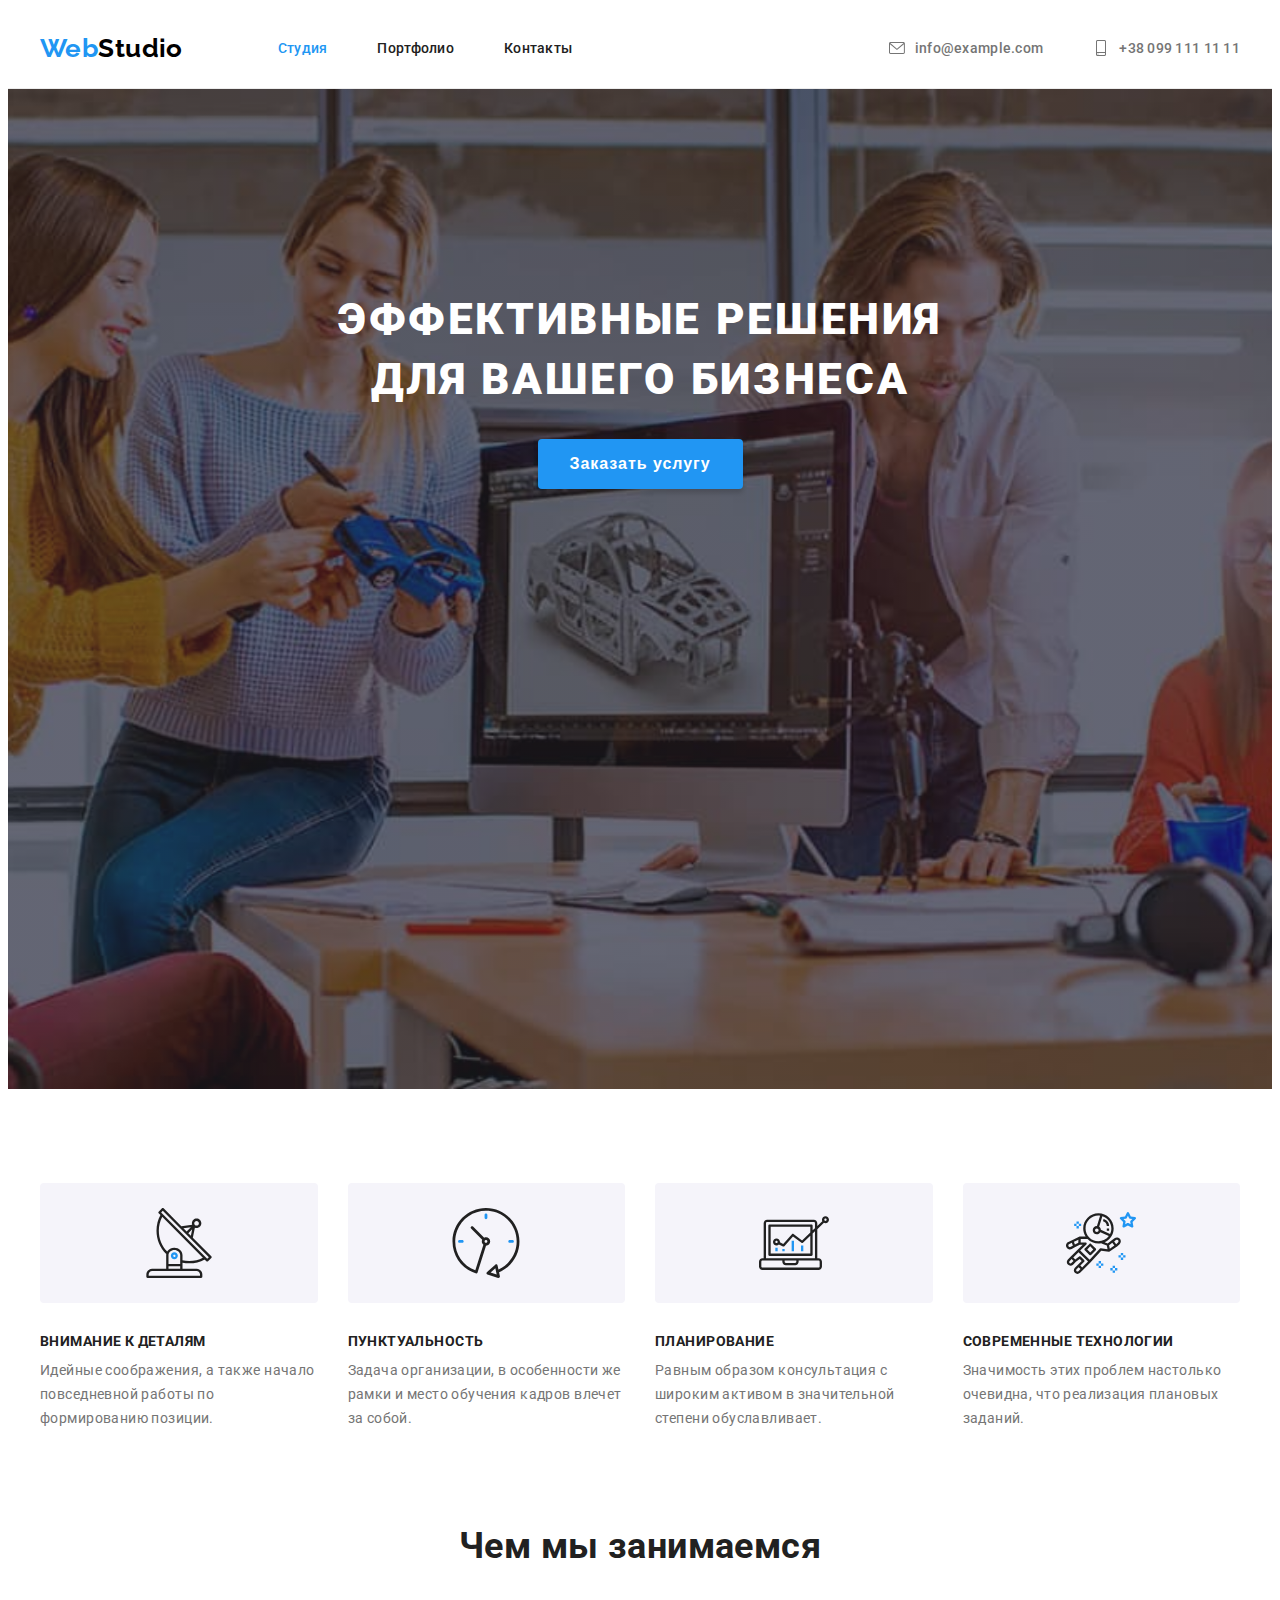
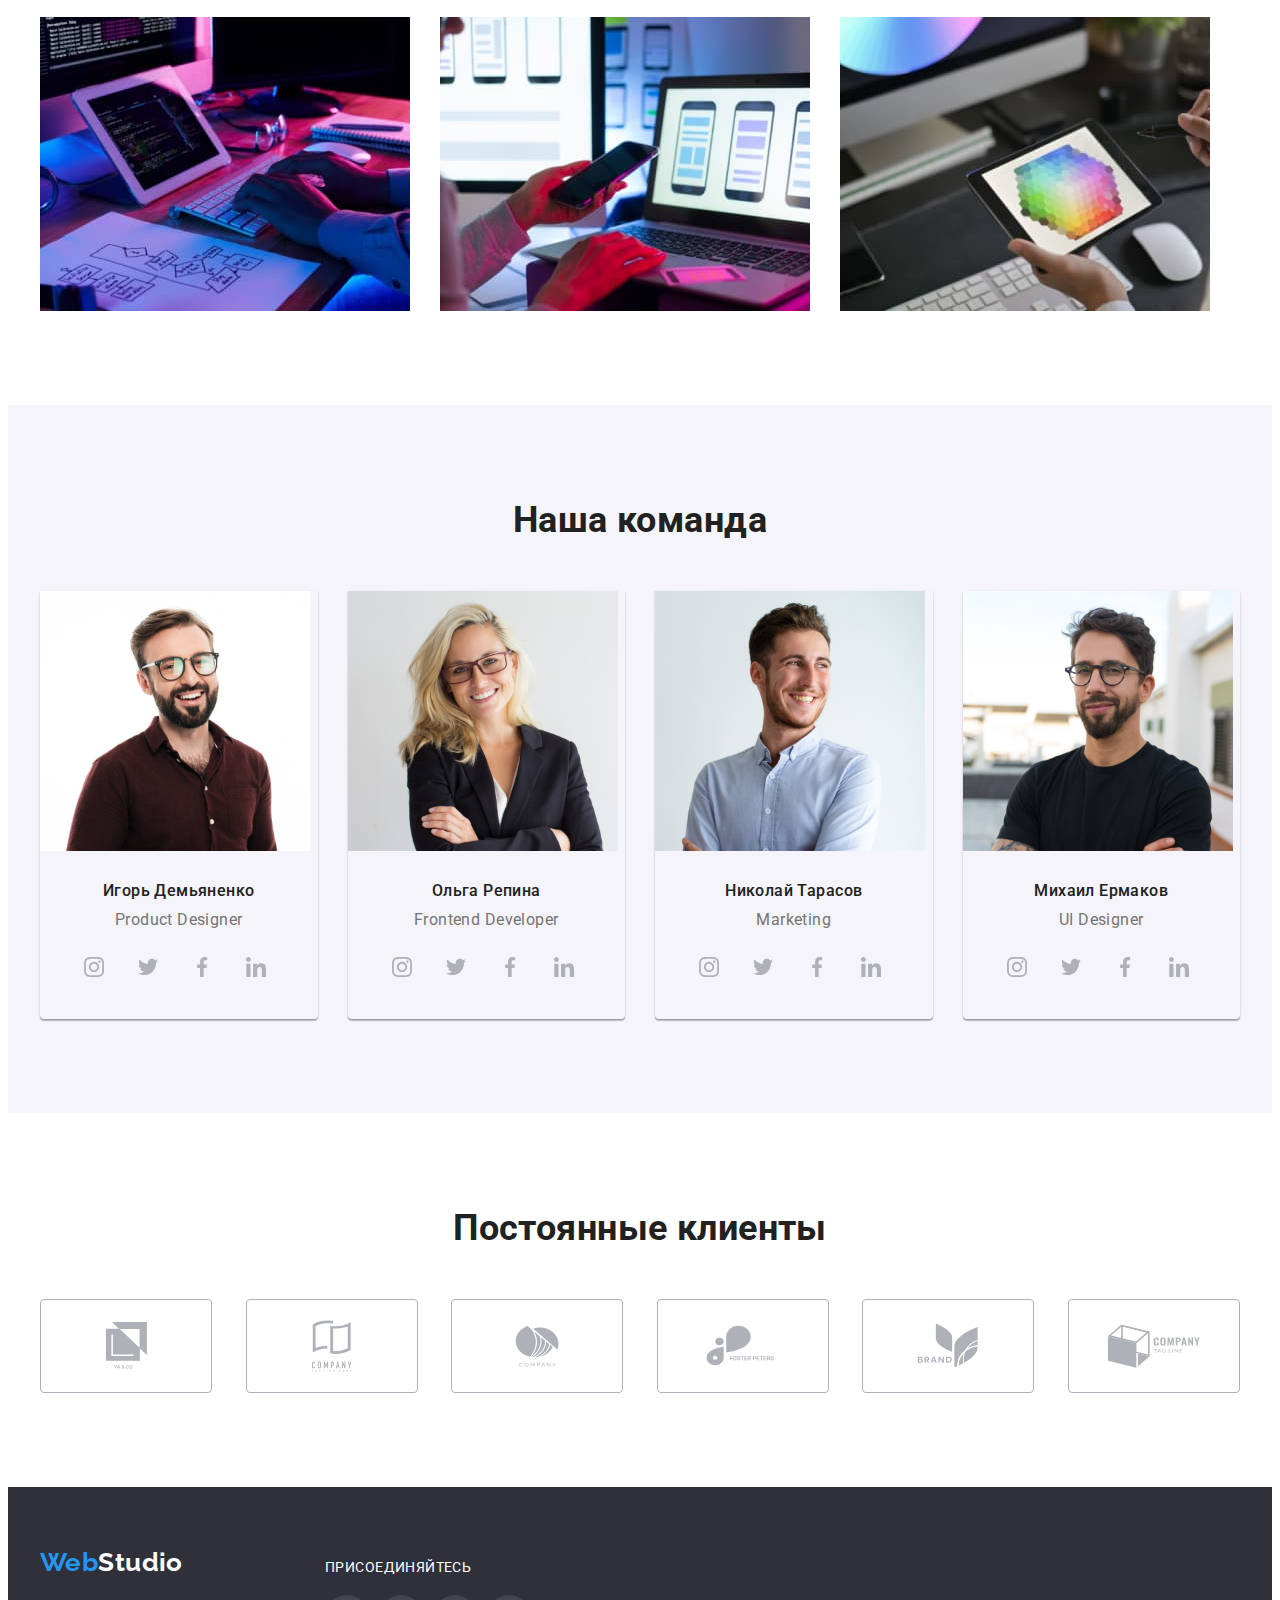
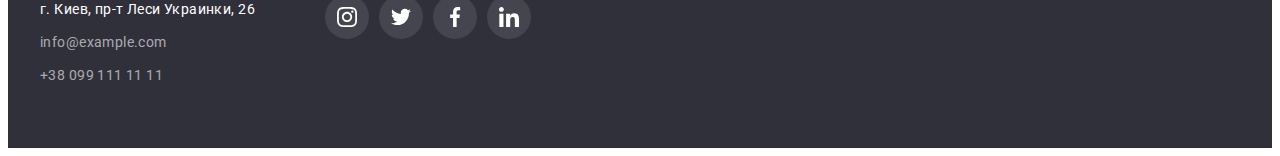
==== index.html @ d7b5252b "Initial commit" ====
<!DOCTYPE html>
<html lang="ru">
  <head>
    <meta charset="UTF-8" />
    <meta http-equiv="X-UA-Compatible" content="IE=edge" />
    <meta name="viewport" content="width=device-width, initial-scale=1.0" />
    <!-- Fonts -->
    <link rel="preconnect" href="https://fonts.googleapis.com" />
    <link rel="preconnect" href="https://fonts.gstatic.com" crossorigin />
    <link
      href="https://fonts.googleapis.com/css2?family=Raleway:wght@700&family=Roboto:wght@400;500;700;900&display=swap"
      rel="stylesheet"
    />
    <!-- Nomalize -->
    <!-- <link rel="stylesheet" type="text/css" href="./css/normalize.css" /> -->
    <link
      rel="stylesheet"
      href="https://cdnjs.cloudflare.com/ajax/libs/modern-normalize/1.1.0/modern-normalize.min.css"
      integrity="sha512-wpPYUAdjBVSE4KJnH1VR1HeZfpl1ub8YT/NKx4PuQ5NmX2tKuGu6U/JRp5y+Y8XG2tV+wKQpNHVUX03MfMFn9Q=="
      crossorigin="anonymous"
      referrerpolicy="no-referrer"
    />
    <!-- Styles -->
    <link rel="stylesheet" type="text/css" href="./css/styles.css" />
    <title>WebStudio</title>
  </head>

  <body>
    <header class="header">
      <div class="container">
        <nav class="navigation">
          <a href="./" class="link logo">
            Web<span class="logo-accent">Studio</span>
          </a>
          <ul class="list">
            <li class="item-header current">
              <a href="./" class="link"> Студия</a>
            </li>
            <li class="item-header">
              <a href="./portfolio.html" class="link">Портфолио</a>
            </li>
            <li class="item-header"><a href="#" class="link">Контакты</a></li>
          </ul>
        </nav>
        <ul class="list contact">
          <li class="item-header contact">
            <a href="mailto:info@example.com" class="link">
              <svg class="link-icon" width="16" height="16">
                <use href="./images/sprite.svg#envelope" />
              </svg>
              info@example.com</a
            >
          </li>
          <li class="item-header contact">
            <a href="tel:+380991111111" class="link">
              <svg class="link-icon" width="16" height="16">
                <use href="./images/sprite.svg#smartphone" />
              </svg>
              +38 099 111 11 11</a
            >
          </li>
        </ul>
      </div>
    </header>
    <main>
      <section class="section primary">
        <h1 class="main-title">
          Эффективные решения <br />
          для вашего бизнеса
        </h1>
        <button type="button" class="button main-button">
          Заказать услугу
        </button>
      </section>
      <section class="section our-edge">
        <div class="container">
          <h2 class="title visually-hidden">Наши преимущества</h2>
          <ul class="list our-edge">
            <li class="our-edge-item">
              <div class="icon-thumb">
                <svg class="icon" width="70" height="70">
                  <use href="./images/sprite.svg#antenna">
                </svg>
              </div>
              <h3 class="our-edge-title">Внимание к деталям</h3>
              <p class="our-edge-description">
                Идейные соображения, а также начало повседневной работы по
                формированию позиции.
              </p>
            </li>
            <li class="our-edge-item">
              <div class="icon-thumb">
                <svg class="icon" width="70" height="70">
                  <use href="./images/sprite.svg#clock">
                </svg>
              </div>
              <h3 class="our-edge-title">Пунктуальность</h3>
              <p class="our-edge-description">
                Задача организации, в особенности же рамки и место обучения
                кадров влечет за собой.
              </p>
            </li>
            <li class="our-edge-item">
              <div class="icon-thumb">
                <svg class="icon" width="70" height="70">
                  <use href="./images/sprite.svg#diagram">
                </svg>
              </div>
              <h3 class="our-edge-title">Планирование</h3>
              <p class="our-edge-description">
                Равным образом консультация с широким активом в значительной
                степени обуславливает.
              </p>
            </li>
            <li class="our-edge-item">
              <div class="icon-thumb">
                <svg class="icon" width="70" height="70">
                  <use href="./images/sprite.svg#astronaut">
                </svg>
              </div> 
              <h3 class="our-edge-title">Современные технологии</h3>
              <p class="our-edge-description">
                Значимость этих проблем настолько очевидна, что реализация
                плановых заданий.
              </p>
            </li>
          </ul>
        </div>
      </section>
      <section class="section whot-do">
        <div class="container">
          <h2 class="title">Чем мы занимаемся</h2>
          <ul class="list whot-do-items">
            <li class="whot-do-item">
              <img
                src="./images//whot-do/box_1.jpg"
                alt="Изображение работаюшего программиста"
                width="370"
              />
            </li>
            <li class="whot-do-item">
              <img
                src="./images//whot-do/box_2.jpg"
                alt="Изображение работающего UI/UX"
                width="370"
              />
            </li>
            <li class="whot-do-item">
              <img
                src="./images//whot-do/box_3.jpg"
                alt="Изображение работаюшего тестировщика"
                width="370"
              />
            </li>
          </ul>
        </div>
      </section>
      <section class="section our-team">
        <div class="container">
          <h2 class="title">Наша команда</h2>
          <ul class="list our-team-items">
            <li class="our-team-item">
              <img
                src="./images/team/team_img_1.jpg"
                alt="Фотография специалиста Игоря Демьяненко"
                width="270"
              />
              <div class="our-team-description">
                <h3 class="our-team-title">Игорь Демьяненко</h3>
                <p lang="en" class="our-team-position">Product Designer</p>
                <ul class="list contact-social-items">
                  <li class="contact-social-item">
                    <a
                      class="social-link"
                      href="https://www.instagram.com"
                      target="_blank"
                      rel="noopener noreferrer"
                    >
                      <svg class="icon-social" width="20" height="20">
                        <use href="./images/sprite.svg#instagram">
                      </svg>
                    </a>
                  </li>
                  <li class="contact-social-item">
                    <a
                      class="social-link"
                      href="https://twitter.com"
                      target="_blank"
                      rel="noopener noreferrer"
                    >
                      <svg class="icon-social" width="20" height="20">
                        <use href="./images/sprite.svg#twitter">
                      </svg>
                    </a>
                  </li>
                  <li class="contact-social-item">
                    <a
                      class="social-link"
                      href="https://www.facebook.com"
                      target="_blank"
                      rel="noopener noreferrer"
                    >
                      <svg class="icon-social" width="20" height="20">
                        <use href="./images/sprite.svg#facebook">
                      </svg>
                    </a>
                  </li>
                  <li class="contact-social-item">
                    <a
                      class="social-link"
                      href="https://www.linkedin.com"
                      target="_blank"
                      rel="noopener noreferrer"
                    >
                      <svg class="icon-social" width="20" height="20">
                        <use href="./images/sprite.svg#linkedin">
                      </svg>
                    </a>
                  </li>
                </ul>
              </div>
            </li>
            <li class="our-team-item">
              <img
                src="./images/team/team_img_2.jpg"
                alt="Фотография специалиста Ольги Репиной"
                width="270"
              />
              <div class="our-team-description">
                <h3 class="our-team-title">Ольга Репина</h3>
                <p lang="en" class="our-team-position">Frontend Developer</p>
                <ul class="list contact-social-items">
                  <li class="contact-social-item">
                    <a
                      class="social-link"
                      clas="social-item-icon"
                      href="https://www.instagram.com"
                      target="_blank"
                      rel="noopener noreferrer"
                    >
                      <svg class="icon-social" width="20" height="20">
                        <use href="./images/sprite.svg#instagram">
                      </svg>
                    </a>
                  </li>
                  <li class="contact-social-item">
                    <a
                      class="social-link"
                      href="https://twitter.com"
                      target="_blank"
                      rel="noopener noreferrer"
                    >
                      <svg class="icon-social" width="20" height="20">
                        <use href="./images/sprite.svg#twitter">
                      </svg>
                    </a>
                  </li>
                  <li class="contact-social-item">
                    <a
                      class="social-link"
                      href="https://www.facebook.com"
                      target="_blank"
                      rel="noopener noreferrer"
                    >
                      <svg class="icon-social" width="20" height="20">
                        <use href="./images/sprite.svg#facebook">
                      </svg>
                    </a>
                  </li>
                  <li class="contact-social-item">
                    <a
                      class="social-link"
                      href="https://www.linkedin.com"
                      target="_blank"
                      rel="noopener noreferrer"
                    >
                      <svg class="icon-social" width="20" height="20">
                        <use href="./images/sprite.svg#linkedin">
                      </svg>
                    </a>
                  </li>
                </ul>
              </div>
            </li>
            <li class="our-team-item">
              <img
                src="./images/team/team_img_3.jpg"
                alt="Фотография специалиста Николая Тарасова"
                width="270"
              />
              <div class="our-team-description">
                <h3 class="our-team-title">Николай Тарасов</h3>
                <p lang="en" class="our-team-position">Marketing</p>
                <ul class="list contact-social-items">
                  <li class="contact-social-item">
                    <a
                      class="social-link"
                      href="https://www.instagram.com"
                      target="_blank"
                      rel="noopener noreferrer"
                    >
                      <svg class="icon-social" width="20" height="20">
                        <use href="./images/sprite.svg#instagram">
                      </svg>
                    </a>
                  </li>
                  <li class="contact-social-item">
                    <a
                      class="social-link"
                      href="https://twitter.com"
                      target="_blank"
                      rel="noopener noreferrer"
                    >
                      <svg class="icon-social" width="20" height="20">
                        <use href="./images/sprite.svg#twitter">
                      </svg>
                    </a>
                  </li>
                  <li class="contact-social-item">
                    <a
                      class="social-link"
                      href="https://www.facebook.com"
                      target="_blank"
                      rel="noopener noreferrer"
                    >
                      <svg class="icon-social" width="20" height="20">
                        <use href="./images/sprite.svg#facebook">
                      </svg>
                    </a>
                  </li>
                  <li class="contact-social-item">
                    <a
                      class="social-link"
                      href="https://www.linkedin.com"
                      target="_blank"
                      rel="noopener noreferrer"
                    >
                      <svg class="icon-social" width="20" height="20">
                        <use href="./images/sprite.svg#linkedin">
                      </svg>
                    </a>
                  </li>
                </ul>
              </div>
            </li>
            <li class="our-team-item">
              <img
                src="./images/team/team_img_4.jpg"
                alt="Фотография специалиста Михаила Ермакова"
                width="270"
              />
              <div class="our-team-description">
                <h3 class="our-team-title">Михаил Ермаков</h3>
                <p lang="en" class="our-team-position">UI Designer</p>
                <ul class="list contact-social-items">
                  <li class="contact-social-item">
                    <a
                      class="social-link"
                      href="https://www.instagram.com"
                      target="_blank"
                      rel="noopener noreferrer"
                    >
                      <svg class="icon-social" width="20" height="20">
                        <use href="./images/sprite.svg#instagram">
                      </svg>
                    </a>
                  </li>
                  <li class="contact-social-item">
                    <a
                      class="social-link"
                      href="https://twitter.com"
                      target="_blank"
                      rel="noopener noreferrer"
                    >
                      <svg class="icon-social" width="20" height="20">
                        <use href="./images/sprite.svg#twitter">
                      </svg>
                    </a>
                  </li>
                  <li class="contact-social-item">
                    <a
                      class="social-link"
                      href="https://www.facebook.com"
                      target="_blank"
                      rel="noopener noreferrer"
                    >
                      <svg class="icon-social" width="20" height="20">
                        <use href="./images/sprite.svg#facebook">
                      </svg>
                    </a>
                  </li>
                  <li class="contact-social-item">
                    <a
                      class="social-link"
                      href="https://www.linkedin.com"
                      target="_blank"
                      rel="noopener noreferrer"
                    >
                      <svg class="icon-social" width="20" height="20">
                        <use href="./images/sprite.svg#linkedin">
                      </svg>
                    </a>
                  </li>
                </ul>
              </div>
            </li>
          </ul>
        </div>
      </section>
      <section class="section our-clients">
        <div class="container">
          <h3 class="title">Постоянные клиенты</h3>
          <ul class="list our-clients-items">
            <li class="our-clients-item">
              <a class="link company-one" href="#">
                <svg class="icon-company" width="41" height="47">
                  <use href="./images/sprite.svg#logo-1">
                </svg>
              </a>
            </li>
            <li class="our-clients-item">
              <a class="link company-two" href="#">
                <svg class="icon-company" width="40" height="52">
                  <use href="./images/sprite.svg#logo-2">
                </svg>
              </a>
            </li>
            <li class="our-clients-item">
              <a class="link company-three" href="#">
                <svg class="icon-company" width="44" height="42">
                  <use href="./images/sprite.svg#logo-3">
                </svg>
              </a>
            </li>
            <li class="our-clients-item">
              <a class="link company-four" href="#">
                <svg class="icon-company" width="85" height="41">
                  <use href="./images/sprite.svg#logo-4">
                </svg>
              </a>
            </li>
            <li class="our-clients-item">
              <a class="link company-five" href="#">
                <svg class="icon-company" width="62" height="45">
                  <use href="./images/sprite.svg#logo-5">
                </svg>
              </a>
            </li>
            <li class="our-clients-item">
              <a class="link company-six" href="#">
                <svg class="icon-company" width="94" height="44">
                  <use href="./images/sprite.svg#logo-6">
                </svg>
              </a>
            </li>
          </ul>
        </div>
      </section>
    </main>
    <footer class="footer">
      <div class="container">
        <ul class="list contacts-studio-items">
          <li class="contact-item contacts">
            <a href="./" class="link logo">
              Web<span class="logo-invert-accent">Studio</span>
            </a>
            <address class="address">
              <ul class="list contact">
                <li class="item-footer">г. Киев, пр-т Леси Украинки, 26</li>
                <li class="item-footer contact">
                  <a href="mailto:info@example.com" class="link"
                    >info@example.com</a
                  >
                </li>
                <li class="item-footer contact">
                  <a href="tel:+380991111111" class="link">+38 099 111 11 11</a>
                </li>
              </ul>
            </address>
          </li>
          <li class="contact-item social-contacts">
            <p class="uppertitle">Присоединяйтесь</p>
            <ul class="list contact-social-items">
              <li class="link contact-social-item" aria-label="instagram">
                <a
                  class="social-link"
                  href="https://www.instagram.com"
                  target="_blank"
                  rel="noopener noreferrer"
                >
                  <svg class="icon-social" width="20" height="20">
                    <use href="./images/sprite.svg#instagram">
                  </svg>
                </a>
              </li>
              <li class="link contact-social-item" aria-label="twitter">
                <a
                  class="social-link"
                  href="https://twitter.com"
                  target="_blank"
                  rel="noopener noreferrer"
                >
                  <svg class="icon-social" width="20" height="20">
                    <use href="./images/sprite.svg#twitter">
                  </svg>
              </a>
              </li>
              <li class="link contact-social-item" aria-label="facebook">
                <a
                  class="social-link"
                  href="https://www.facebook.com"
                  target="_blank"
                  rel="noopener noreferrer"
                >
                  <svg class="icon-social" width="20" height="20">
                    <use href="./images/sprite.svg#facebook">
                  </svg>
                </a>
              </li>
              <li class="link contact-social-item" aria-label="linkedin">
                <a
                  class="social-link"
                  href="https://www.linkedin.com"
                  target="_blank"
                  rel="noopener noreferrer"
                >
                  <svg class="icon-social" width="20" height="20">
                    <use href="./images/sprite.svg#linkedin">
                  </svg>
                </a>
              </li>
            </ul>
          </li>
        </ul>
      </div>
    </footer>
  </body>
</html>
---- css/styles.css ----
:root {
  --background-dark-color: #2f303a; /* rgb(47, 48, 58) */ 
  /*--background-dark-color: #C4C4C4; rgb(196, 196, 196);*/

  --background-light-color: #f5f4fa; /* rgb(245, 244, 250); */
  --primary-dark-color: #212121; /* rgb(33, 33, 33)*/
  --primary-light-color: #757575; /*rgb(117, 117, 117)*/
  --accent-light-color: #2196f3; /* rgb(33, 150, 243) */
  --accent-dark-color: #000000; /* rgb(0,0,0) */
  --main-light-color: #ffffff; /* rgb(255,255,255) */
  --main-light-alfa-color: rgba(255, 255, 255, 0.6);

  --accent-link-color :#afb1b8; /* rgb(175, 177, 184); */

  /* for grid  */
  --margin-set-gap: 30px;
}

body {
  font-family: "Roboto", sans-serif;
  font-style: normal;
  font-weight: 400;
  font-size: 14px;
  letter-spacing: 0.03em;

  color: var(--primary-dark-color);
  background-color: var(--main-light-color);
}

img{
  display: block;
  padding: 0;
}

/* Common Styles */
.link {
  text-decoration: none;

  color: inherit;
}

.list {
  list-style: none;
}

.button {
  color: var(--main-light-color);
  background-color: var(--accent-light-color);

  box-shadow: 0px 4px 4px rgba(0, 0, 0, 0.15);
  border: none;
  border-radius: 4px;
  border-color: transparent;
}

.title {
  margin-top: 0;
  margin-bottom: 50px;

  font-weight: 700;
  font-size: 36px;
  line-height: 1.167; /* 42/36; */
  text-align: center;
}

.current {
  color: var(--accent-light-color);
}

.section {
  padding-top: 94px;
  padding-bottom: 94px;
}

/* Семантическое скрытие элементов */
.visually-hidden {
  position: absolute;
  white-space: nowrap;
  width: 1px;
  height: 1px;
  overflow: hidden;
  border: 0;
  padding: 0;
  clip: rect(0 0 0 0);
  clip-path: inset(50%);
  margin: -1px;
}

.container {
  margin-left: auto;
  margin-right: auto;
  padding-right: 15px;
  padding-left: 15px;

  width: 1200px; 

  /* outline: 1px solid tomato; */
}

.container .list {
  display: flex;
}

.list.contact-social-items {
  padding-left: 0;
}

.contact-social-item + .contact-social-item {
  margin-left: 10px;
}

.social-link {
  display: flex;
  justify-content: center;
  align-items: center;

  width: 44px;
  height: 44px;

  border-radius: 50%;
}

/* Header */
.header {
  --color-header-border : #ECECEC;
  border-bottom: 1px solid var(--color-header-border);
}

.header .container {
  display: flex;
  justify-content: space-between;
  align-items: center;
}

.navigation {
  display: flex;
  align-items: center;
}

.navigation .list {
  display: flex;
  margin-top: 0;
  margin-bottom: 0;
  margin-left: 95px;
  padding-left: 0;
}

.item-header {
  font-weight: 500;
  line-height: 1.143; /* 16/14 */
  letter-spacing: 0.02em;
}

.item-header + .item-header {
  margin-left: 50px;
}

.item-header .link {
  padding-top: 32px;
  padding-bottom: 32px;
}

.item-header.contact {
  color: var(--primary-light-color);
  fill: var(--primary-light-color);
}

.item-header.contact .link {
  display: inline-flex;
}

.item-header:hover,
.item-header:focus {
  color: var(--accent-light-color);
  fill: var(--accent-light-color);
}

.item-header.contact .link-icon {
  width: 16px;
  margin-right: 10px;
}

.logo {
  font-family: "Raleway", sans-serif;
  font-weight: 700;
  font-size: 26px;
  line-height: 1.192; /* 31/26; */

  color: var(--accent-light-color);
}

.logo-accent {
  color: var(--accent-dark-color);
}

.navigation .logo {
  padding-top: 10px;
  padding-bottom: 10px;
}

.list.contact {
  display: flex;
  margin-top: 0px;
  margin-bottom: 0px;
  padding-left: 0px;
}

/* Main */

.section.primary {
  --color-gradient : rgba(47, 48, 58, 0.4);
  --background-color: #C4C4C4;

  margin-right: auto;
  margin-left: auto;

  max-width: 1600px;
  height: 600px;

  background-color: var(--background-color);
  background-image: linear-gradient(to right, var(--color-gradient), var(--color-gradient)),   url(../images/main-background.jpg);
  background-repeat: no-repeat;
  background-size: cover;
  background-position: center;
}

.primary {
  margin-top: 0px;
  margin-bottom: 0px;
  padding-top: 200px;
  padding-bottom: 200px;

  text-align: center;
}

.main-title {
  margin-top: 0;
  margin-bottom: 30px;

  font-weight: 900;
  font-size: 44px;
  line-height: 1.364; /* 60/44; */
  letter-spacing: 0.06em;
  text-transform: uppercase;

  color: var(--main-light-color);
}

.main-button {
  padding: 10px 32px;

  font-weight: 700;
  font-size: 16px;
  line-height: 1.875; /* 30/16; */
  letter-spacing: 0.06em;
}

/* Edge */

.section.our-edge {
  padding-bottom: 0;
}

.list.our-edge {
  margin-top: 0;
  margin-bottom: 0;
  padding-left: 0;
}

.our-edge-item {
  /* flex-basis: calc(100% / 4 - var(--margin-set-gap)); */
  --count-inline: 4;
  flex-basis: calc((100% - (var(--count-inline) - 1) * var(--margin-set-gap))/var(--count-inline));
}

.our-edge-item .icon-thumb {
  display: flex;
  justify-content: center;
  align-items: center;

  width: 100%;
  height: 120px;
  margin-bottom: 30px;

  background-color: var(--background-light-color);
  border-radius: 4px;
}

.our-edge-item + .our-edge-item {
  margin-left: var(--margin-set-gap);
}

.our-edge-title {
  margin-top: 0;
  margin-bottom: 10px;

  font-size: inherit;
  line-height: inherit;
  text-transform: uppercase;
}

.our-edge-description {
  margin-top: 0;
  margin-bottom: 0;

  line-height: 1.714; /* 24/14 */

  color: var(--primary-light-color);
}

/* Whot my do */

.whot-do-items {
  margin-top: 0;
  margin-bottom: 0;
  padding: 0;
}

.whot-do-item:nth-child(n + 2) {
  margin-left: var(--margin-set-gap);
}

/* Team */
.our-team {
  max-width: 1600px;
  margin-left: auto;
  margin-right: auto;

  background-color: var(--background-light-color);
}

.our-team-items {
  margin-top: 0;
  margin-bottom: 0;
  padding: 0;
}

.our-team-item {
  /* flex-basis: calc(100% / 4 - var(--margin-set-gap)); */
  --count-inline: 4;  
  flex-basis: calc((100% - (var(--count-inline) - 1) * var(--margin-set-gap)) / var(--count-inline));

  box-shadow : 0px 1px 3px rgba(0, 0, 0, 0.12),
               0px 1px 1px rgba(0, 0, 0, 0.14),
               0px 2px 1px rgba(0, 0, 0, 0.2); 
  border-radius: 0px 0px 4px 4px;
}

.our-team-item + .our-team-item {
  margin-left: var(--margin-set-gap);
}

.our-team-description{
  padding: 30px 32px;
}

.our-team-title {
  margin-top: 0;
  margin-bottom: 10px;
  text-align: center;

  font-weight: 500;
  font-size: 16px;
  line-height: 1.187; /* 19/16 */
}

.our-team-position {
  margin-top: 0;
  margin-bottom: 16px;

  font-size: 16px;
  line-height: 1.187; /* 19/16 */
  text-align: center;

  color: var(--primary-light-color);
}

.our-team .social-link {
  fill: var(--accent-link-color);
}

.our-team .social-link:hover,
.our-team .social-link:focus {
  fill: var(--main-light-color);
  background-color: var(--accent-light-color);
}

/* our-clients */

.our-clients-items {
  display: flex;
  justify-content: space-between;
  margin-top: 0;
  margin-bottom: 0;
  padding-left: 0;
}

.our-clients-item > .link {
  display: flex;
  justify-content: center;
  align-items: center;

  width: 170px;
  height: 92px;

  fill: var(--accent-link-color);

  border: 1px solid var(--accent-link-color);
  border-radius: 4px;
}

.our-clients-item > .link:hover,
.our-clients-item > .link:focus {
  fill: var(--accent-light-color);
  border-color: var(--accent-light-color);
}

/* filter */

.button-filter {
  /* display: block; */
  padding: 6px 22px;

  font-weight: 500;
  font-size: 16px;
  line-height: 1.625; /* 26/16 */

  color: inherit;
  background-color: var(--background-light-color);
}

.current-button {
  color: var(--main-light-color);
  background-color: var(--accent-light-color);
}

.list.filter {
  margin-top: 0;
  margin-bottom: 34px;
  padding-left: 0;
  justify-content: center;
}

.item-filter + .item-filter {
  margin-left: 8px;
}

.button-filter:hover,
.button-filter:focus {
  color: var(--main-light-color);
  background-color: var(--accent-light-color);
}

.list.works {
  flex-wrap: wrap;
  margin: 0;
  margin-top: calc(-1 * var(--margin-set-gap));
  margin-left: calc(-1 * var(--margin-set-gap));
  padding-left: 0;
}

.list.works .work-item {
  margin-top: var(--margin-set-gap);
  margin-left: var(--margin-set-gap);

  --count-inline: 3;
  flex-basis: calc(100% / var(--count-inline) - var(--margin-set-gap));
  /* flex-basis: calc(100% / 3 - var(--margin-set-gap)); */
}

.work-description {
  --border-color: #EEEEEE;

  padding: 20px 24px; 

  border: 1px solid var(--border-color);
}

.title-work {
  margin-top: 0;
  margin-bottom: 4px;

  font-size: 18px;
  line-height: 2;
  letter-spacing: 0.06em;
  text-align: left;
}

.type-work {
  margin-top: 0;
  margin-bottom: 0;

  font-size: 16px;
  line-height: 1.88; /* 30/16; */

  color: var(--primary-light-color);
}

/* FOOTER */

.footer {
  padding-top: 60px;
  padding-bottom: 60px;

  background-color: var(--background-dark-color);
}

.footer .logo {
  display: block;
  margin-bottom: 20px;
}

.address .list {
  display: block;
}

.logo-invert-accent {
  color: var(--main-light-color);
}

.item-footer {
  font-style: normal;
  font-size: 14px;
  line-height: 1.714; /* 24/14 */

  color: var(--main-light-color);
}

.item-footer:not(:last-child) {
  margin-bottom: 9px;
}

.item-footer.contact {
  color: var(--main-light-alfa-color);
}

.item-footer.contact:hover,
.item-footer.contact:focus {
  color: var(--accent-light-color);
}

.contact-item.social-contacts .uppertitle {
  margin-top: 0;
  margin-bottom: 20px;
  padding-top: 12px;

  font-size: 700;
  text-transform: uppercase;

  color: var(--main-light-color);
}

.list.contacts-studio-items {
  display: flex;
  margin-top: 0;
  margin-bottom: 0;
  padding-left: 0;
}

.list.contacts-studio-items .contact-item + .contact-item {
  margin-left: 70px;
}

.footer .social-link{
  fill: var(--main-light-color);
  background-color: rgba(255, 255, 255, 0.1);
}

.footer .social-link:hover,
.footer .social-link:focus {
  background-color: var(--accent-light-color);
}
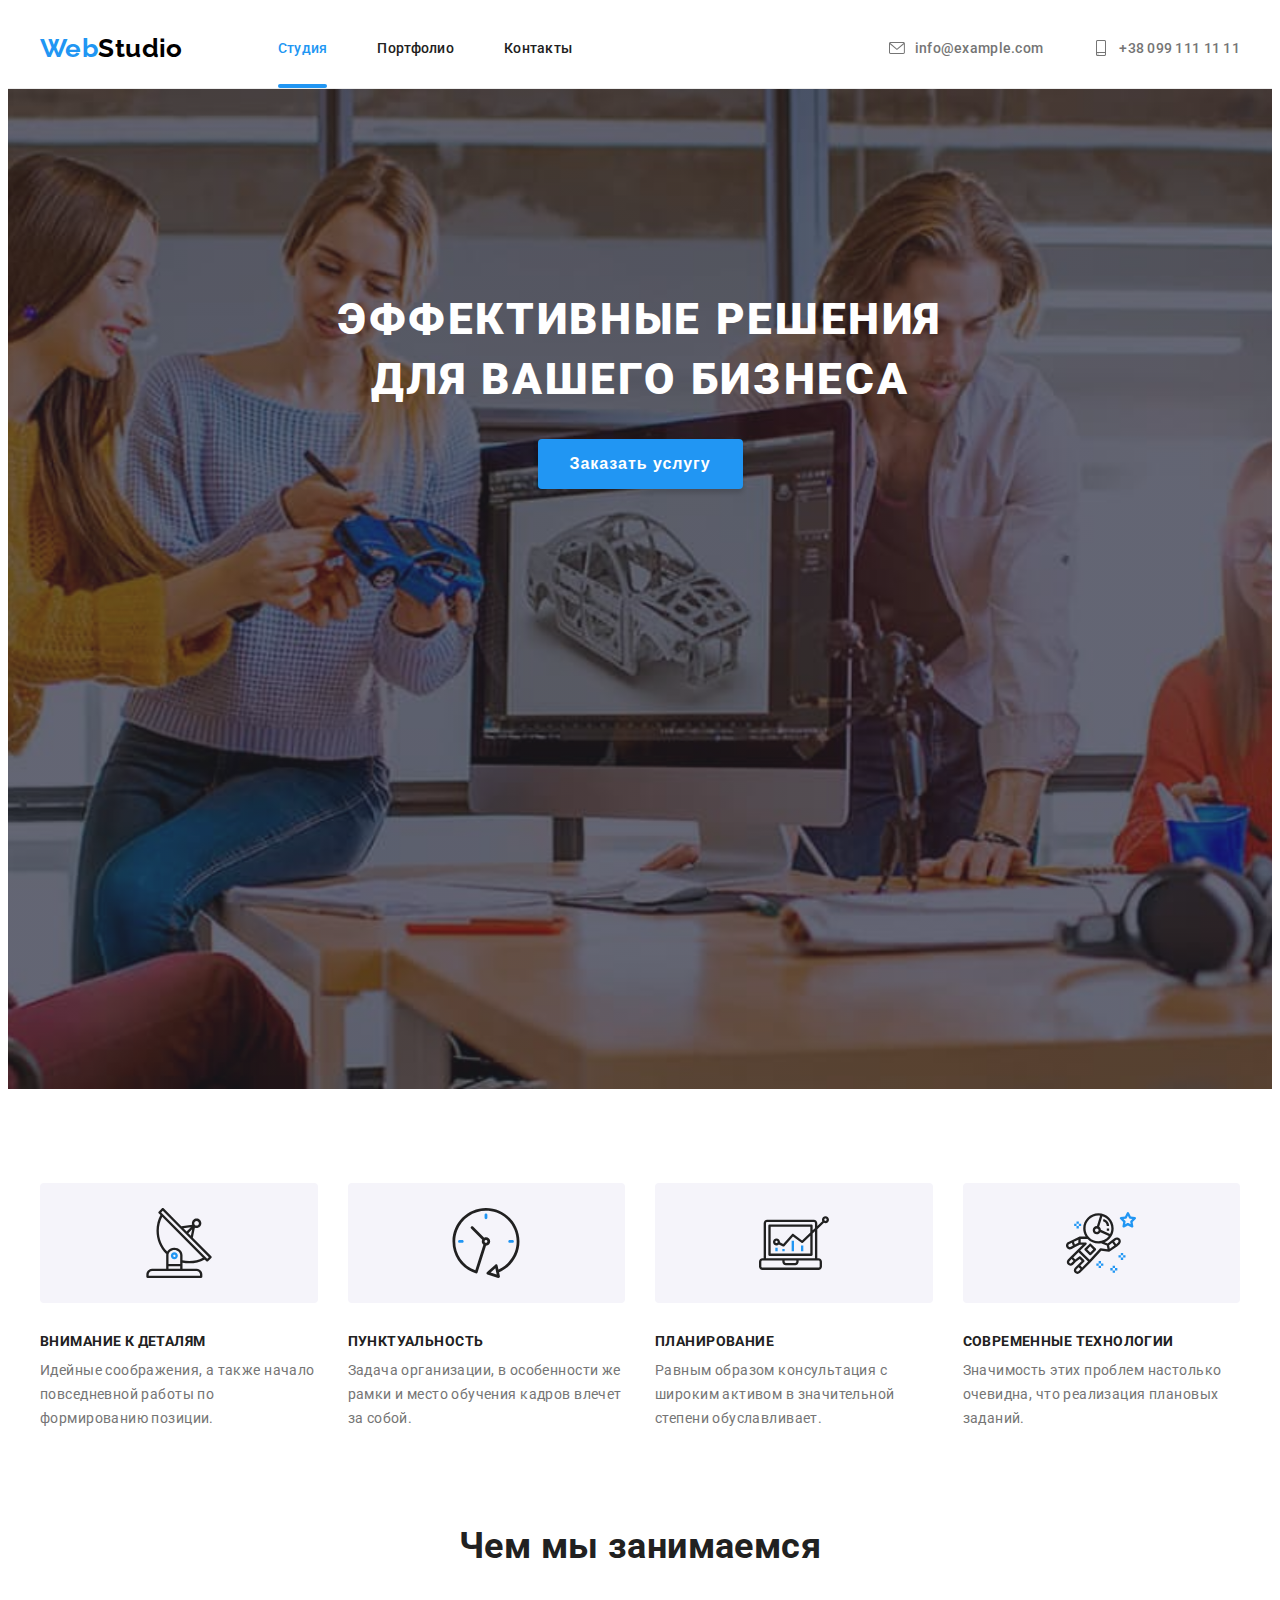
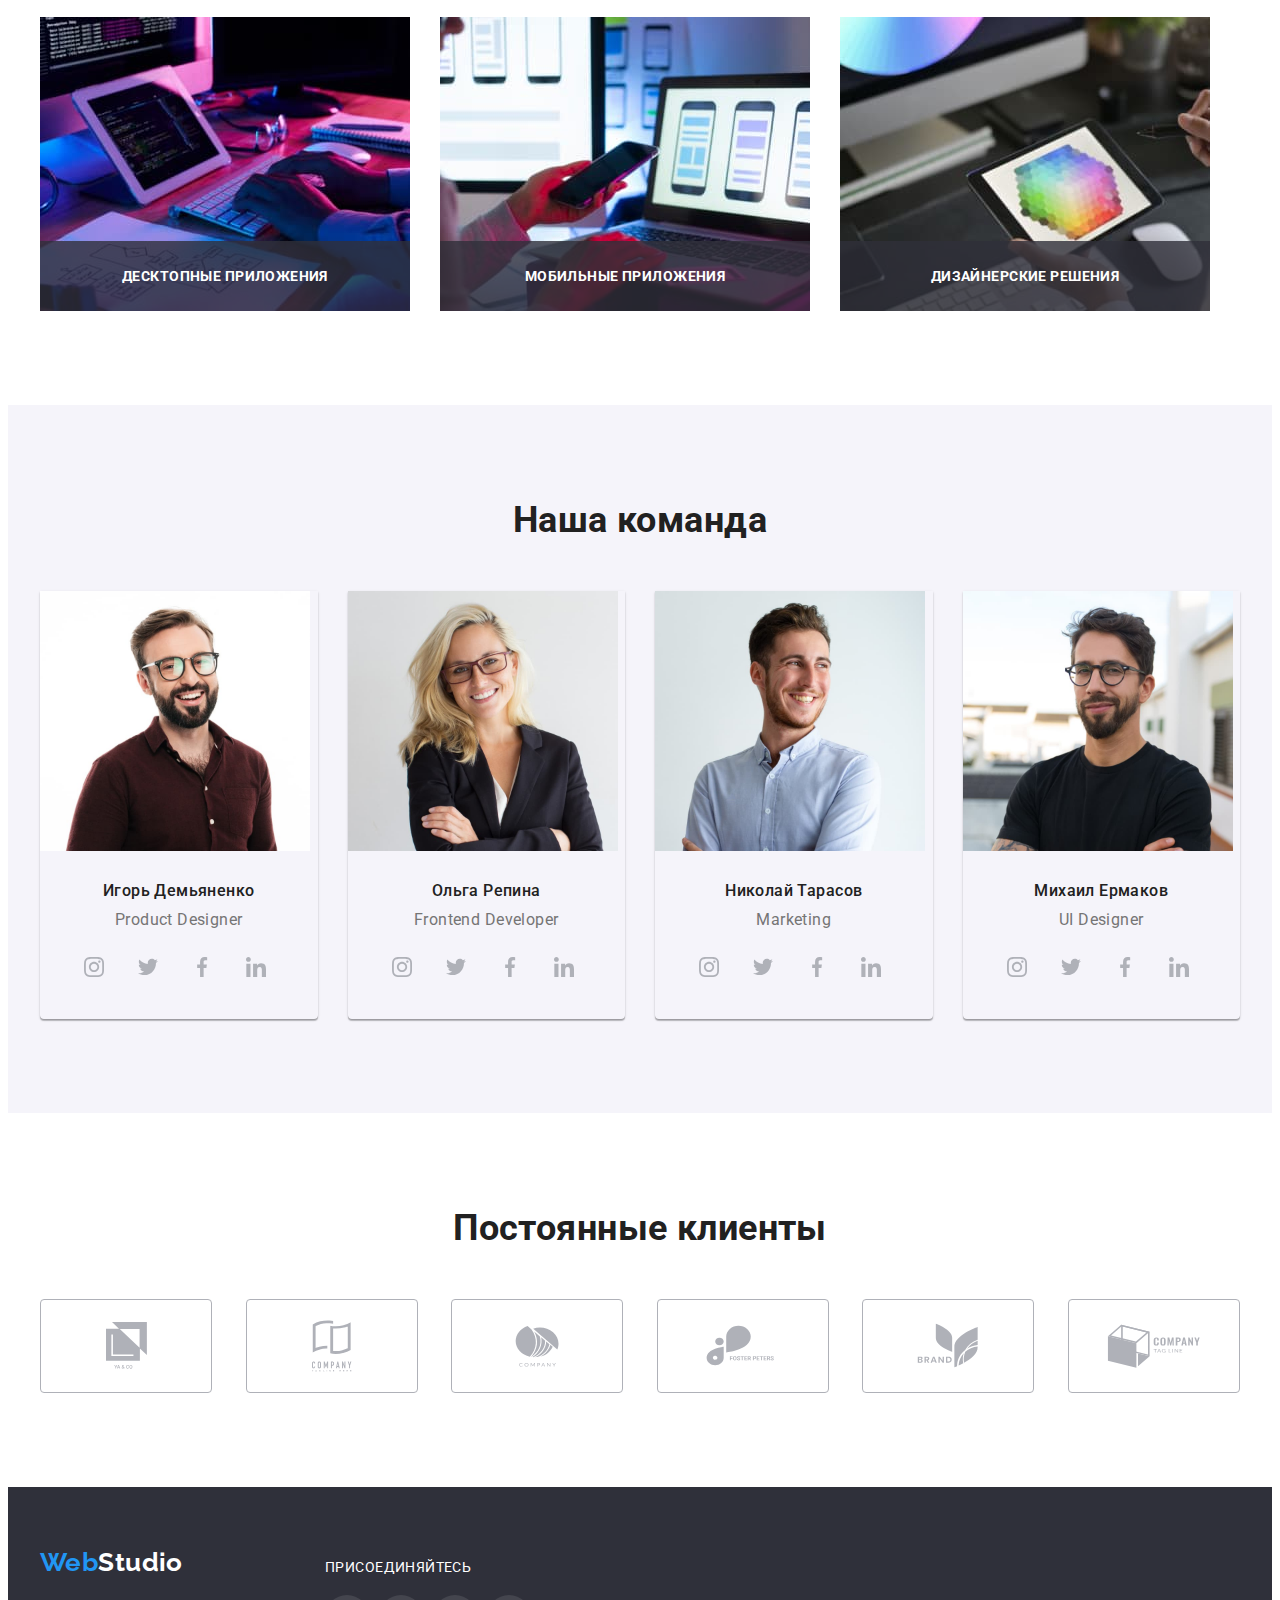
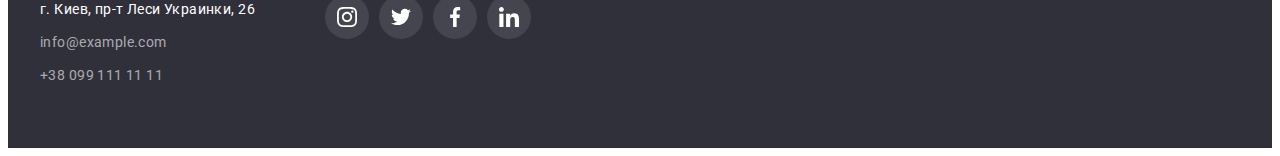
==== commit 460a50c4: "Модуль 5" ====
--- a/index.html
+++ b/index.html
@@ -39,7 +39,8 @@
             <li class="item-header">
               <a href="./portfolio.html" class="link">Портфолио</a>
             </li>
-            <li class="item-header"><a href="#" class="link">Контакты</a></li>
+            <li class="item-header">
+              <a href="#" class="link">Контакты</a></li>
           </ul>
         </nav>
         <ul class="list contact">
@@ -68,7 +69,7 @@
           Эффективные решения <br />
           для вашего бизнеса
         </h1>
-        <button type="button" class="button main-button">
+        <button class="button main-button" type="button" data-modal-open>
           Заказать услугу
         </button>
       </section>
@@ -132,25 +133,34 @@
           <h2 class="title">Чем мы занимаемся</h2>
           <ul class="list whot-do-items">
             <li class="whot-do-item">
-              <img
+              <div class="whot-do-thumb">
+                <img
                 src="./images//whot-do/box_1.jpg"
-                alt="Изображение работаюшего программиста"
+                alt="Изображение разработки десктопного приложения"
                 width="370"
-              />
+                />
+                <p class="title">Десктопные приложения</p>
+              </div>
             </li>
             <li class="whot-do-item">
-              <img
+              <div class="whot-do-thumb">
+                <img
                 src="./images//whot-do/box_2.jpg"
-                alt="Изображение работающего UI/UX"
+                alt="Изображение разработки мобильного приложения"
                 width="370"
-              />
+                />
+                <p class="title">Мобильные приложения</p>
+            </div>
             </li>
             <li class="whot-do-item">
-              <img
+              <div class="whot-do-thumb">
+                <img
                 src="./images//whot-do/box_3.jpg"
-                alt="Изображение работаюшего тестировщика"
+                alt="Изображение разработки дизайна"
                 width="370"
-              />
+                />
+                <p class="title">Дизайнерские решения</p>
+            </div>
             </li>
           </ul>
         </div>
@@ -534,5 +544,19 @@
         </ul>
       </div>
     </footer>
+    <!-- Modal -->
+    <div class="backdrop is-hidden" data-modal>
+      <div class="modal">
+        <div class="modal-controls">
+          <button class="button-close" type="button" data-modal-close>
+            <svg width="11" height="11">
+              <use href="./images/sprite.svg#close"></use>
+            </svg>
+          </button>
+        </div>
+      </div>
+    </div>
+    <!-- JS -->
+    <script src="./js/modal.js"></script>
   </body>
 </html>
--- a/css/styles.css
+++ b/css/styles.css
@@ -6,6 +6,7 @@
   --primary-dark-color: #212121; /* rgb(33, 33, 33)*/
   --primary-light-color: #757575; /*rgb(117, 117, 117)*/
   --accent-light-color: #2196f3; /* rgb(33, 150, 243) */
+  --accent-light-alfa-color: rgb(33, 150, 243, 0.9);
   --accent-dark-color: #000000; /* rgb(0,0,0) */
   --main-light-color: #ffffff; /* rgb(255,255,255) */
   --main-light-alfa-color: rgba(255, 255, 255, 0.6);
@@ -14,6 +15,10 @@
 
   /* for grid  */
   --margin-set-gap: 30px;
+
+  /* transition */
+  --main-transition-duration: 250ms;
+  --main-transition-timing-function: cubic-bezier(0.4, 0, 0.2, 1);
 }
 
 body {
@@ -37,6 +42,13 @@
   text-decoration: none;
 
   color: inherit;
+
+  /* имя свойства | длительность | временная функция | задержка */
+  /* transition: color var(--main-transition-duration) var(--main-transition-timing-function); */
+  transition: var(--main-transition-duration) var(--main-transition-timing-function);
+  /* transition-duration: var(--main-transition-duration);
+  transition-timing-function:  var(--main-transition-timing-function); */
+  transition-property: color, fill;
 }
 
 .list {
@@ -47,10 +59,11 @@
   color: var(--main-light-color);
   background-color: var(--accent-light-color);
 
-  box-shadow: 0px 4px 4px rgba(0, 0, 0, 0.15);
   border: none;
   border-radius: 4px;
   border-color: transparent;
+
+  cursor: pointer;
 }
 
 .title {
@@ -118,6 +131,13 @@
   height: 44px;
 
   border-radius: 50%;
+
+  /*имя свойства | длительность | временная функция | задержка */
+  /* transition: fill var(--main-transition-duration) var(--main-transition-timing-function) ; */
+  transition: var(--main-transition-duration) var(--main-transition-timing-function);
+  /* transition-duration: var(--main-transition-duration); 
+  transition-timing-function: var(--main-transition-timing-function); */
+  transition-property: fill, background-color;
 }
 
 /* Header */
@@ -158,6 +178,24 @@
 .item-header .link {
   padding-top: 32px;
   padding-bottom: 32px;
+}
+
+.item-header.current .link {
+  position: relative;
+}
+
+.item-header.current .link::after{
+  content: '';
+
+  position: absolute;
+  left: 0;
+  bottom: 0;
+
+  width: 100%;
+  height: 4px;
+
+  background-color: var(--accent-light-color);
+  border-radius: 2px;
 }
 
 .item-header.contact {
@@ -253,6 +291,8 @@
   font-size: 16px;
   line-height: 1.875; /* 30/16; */
   letter-spacing: 0.06em;
+
+  box-shadow: 0px 4px 4px rgba(0, 0, 0, 0.15);
 }
 
 /* Edge */
@@ -319,6 +359,35 @@
 .whot-do-item:nth-child(n + 2) {
   margin-left: var(--margin-set-gap);
 }
+
+.whot-do-thumb {
+  position: relative;
+  /* outline: 1px solid green ; */
+}
+
+.whot-do-thumb .title{
+  position: absolute;
+  left: 0;
+  bottom: 0;
+
+  display: inline-flex;
+  justify-content: center;
+  align-items: center;
+  margin: 0;
+
+  width: 100%;
+  height: 70px;
+
+  font-size: inherit;
+  line-height: 1.143; /* 16/14 */;
+  text-transform: uppercase;
+
+  color: var(--main-light-color);
+  background: rgba(47, 48, 58, 0.8);
+
+  /* outline:  1px solid tomato; */
+}
+
 
 /* Team */
 .our-team {
@@ -407,6 +476,8 @@
 
   border: 1px solid var(--accent-link-color);
   border-radius: 4px;
+
+  transition-property: fill, border-color;
 }
 
 .our-clients-item > .link:hover,
@@ -427,16 +498,22 @@
 
   color: inherit;
   background-color: var(--background-light-color);
+
+  transition: var(--main-transition-duration) var(--main-transition-timing-function);
+  /* transition-duration: var(--main-transition-duration); 
+  transition-timing-function: var(--main-transition-timing-function); */
+  transition-property: color, background-color, box-shadow;
 }
 
 .current-button {
   color: var(--main-light-color);
   background-color: var(--accent-light-color);
+  box-shadow: 0px 3px 1px rgba(0, 0, 0, 0.1), 0px 1px 2px rgba(0, 0, 0, 0.08), 0px 2px 2px rgba(0, 0, 0, 0.12);
 }
 
 .list.filter {
   margin-top: 0;
-  margin-bottom: 34px;
+  margin-bottom: 50px;
   padding-left: 0;
   justify-content: center;
 }
@@ -449,6 +526,7 @@
 .button-filter:focus {
   color: var(--main-light-color);
   background-color: var(--accent-light-color);
+  box-shadow: 0px 3px 1px rgba(0, 0, 0, 0.1), 0px 1px 2px rgba(0, 0, 0, 0.08), 0px 2px 2px rgba(0, 0, 0, 0.12);
 }
 
 .list.works {
@@ -466,12 +544,56 @@
   --count-inline: 3;
   flex-basis: calc(100% / var(--count-inline) - var(--margin-set-gap));
   /* flex-basis: calc(100% / 3 - var(--margin-set-gap)); */
+
+  /* transition: box-shadow var(--main-transition-duration) var(--main-transition-timing-function); */
+  transition: var(--main-transition-duration) var(--main-transition-timing-function);
+  /* transition-duration: var(--main-transition-duration); 
+  transition-timing-function: var(--main-transition-timing-function); */
+  transition-property: box-shadow;
+}
+
+.list.works .work-item:hover,
+.list.works .work-item:focus {
+  box-shadow: 0px 1px 1px rgba(0, 0, 0, 0.12),
+              0px 4px 4px rgba(0, 0, 0, 0.06),
+              1px 4px 6px rgba(0, 0, 0, 0.16);
+}
+
+.work-thumb {
+  position: relative;
+  overflow: hidden;
+}
+
+.work-thumb .owerlay-text {
+  position: absolute;
+  
+  width: 100%;
+  height: 100%;
+
+  margin-top: 0;
+  margin-bottom: 0;
+  padding: 63px 24px ;
+
+  font-size: 18px;
+  line-height: 1.56;
+
+  color: var(--main-light-color);
+  background-color: var(--accent-light-alfa-color);
+
+  transform: translateY(0);
+  transition: transform var(--main-transition-duration) var(--main-transition-timing-function);
+
+}
+
+.list.works .work-item:hover .owerlay-text,
+.list.works .work-item:focus .owerlay-text {
+  transform: translateY(-100%);
 }
 
 .work-description {
   --border-color: #EEEEEE;
 
-  padding: 20px 24px; 
+  padding: 20px 24px;
 
   border: 1px solid var(--border-color);
 }
@@ -571,3 +693,104 @@
   background-color: var(--accent-light-color);
 }
 
+/* backdrop */
+
+@keyframes animate {
+  0% {
+    /* transform: scale(0.1); */
+    transform: translate(0, 0)
+  }
+
+  40% {
+    /* transform: scale(0.1); */
+    transform: translate(20%, 20%)
+  }
+
+  80%{
+     /* transform: scale(0.1); */
+     transform: translate(60%, 60%)
+  }
+
+  100% {
+    /* transform: scale(1); */
+    transform: translate(100%, 100%)
+  }
+}
+
+.backdrop {
+  position: fixed;
+  top: 0;
+  left: 0;
+
+  width: 100%;
+  height: 100%;
+
+  background: rgba(0, 0, 0, 0.2);
+
+  /* !!! */
+  transition: opacity 1500ms ease-in; 
+}
+
+.backdrop.is-hidden {
+  opacity: 0;
+  pointer-events: none;
+
+  /* !!! */
+  /* transition: animate 1500ms linear;  */
+}
+
+.backdrop.is-hidden .modal{
+  /* !!! */
+  transform: animate 500ms lianer;
+}
+
+.modal {
+  position: absolute;
+  top: 50%;
+  left: 50%;
+
+  min-width: 530px;
+  min-height: 580px;
+
+  background-color: var(--main-light-color);
+  box-shadow: 0px 1px 3px rgba(0, 0, 0, 0.12),
+              0px 1px 1px rgba(0, 0, 0, 0.14),
+              0px 2px 1px rgba(0, 0, 0, 0.2);
+  border-radius: 4px;
+
+  transform: translate(-50%, -50%);
+}
+
+.modal-controls {
+  display: flex;
+  justify-content: right;
+
+  padding-top: 8px;
+  padding-left: 8px;
+  padding-right: 8px;
+}
+
+.button-close {
+  display: inline-flex;
+  justify-content: center;
+  align-items: center;
+
+  padding: 0;
+
+  width: 30px;
+  height: 30px;
+
+  background-color: var(--main-light-color);
+  border: 1px solid rgba(0, 0, 0, 0.1);
+  border-radius: 50%;
+
+  transition: fill var(--main-transition-duration) var(--main-transition-timing-function);
+  transition-property:  fill, border-color;
+  cursor: pointer;
+}
+
+.button-close:hover,
+.button-close:focus {
+  fill: var(--accent-light-color);
+  border-color: var(--accent-light-alfa-color);
+}